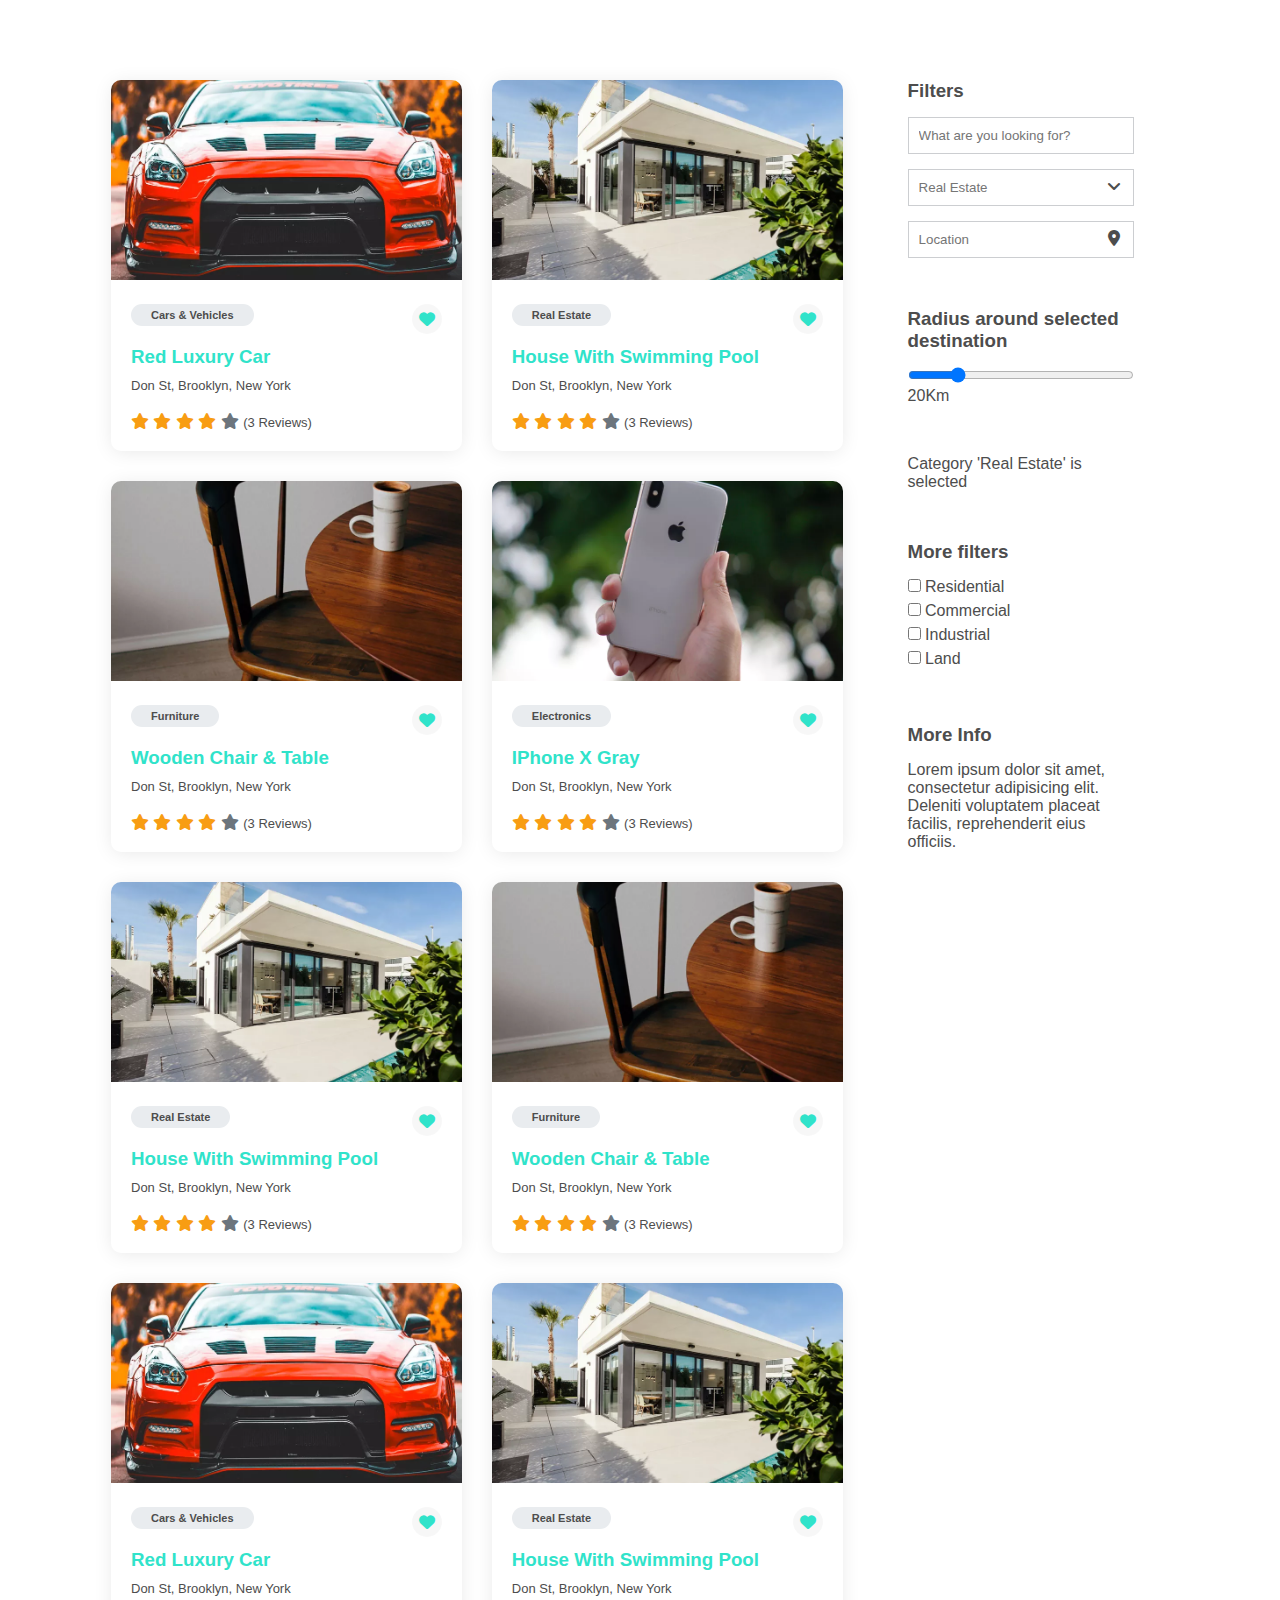
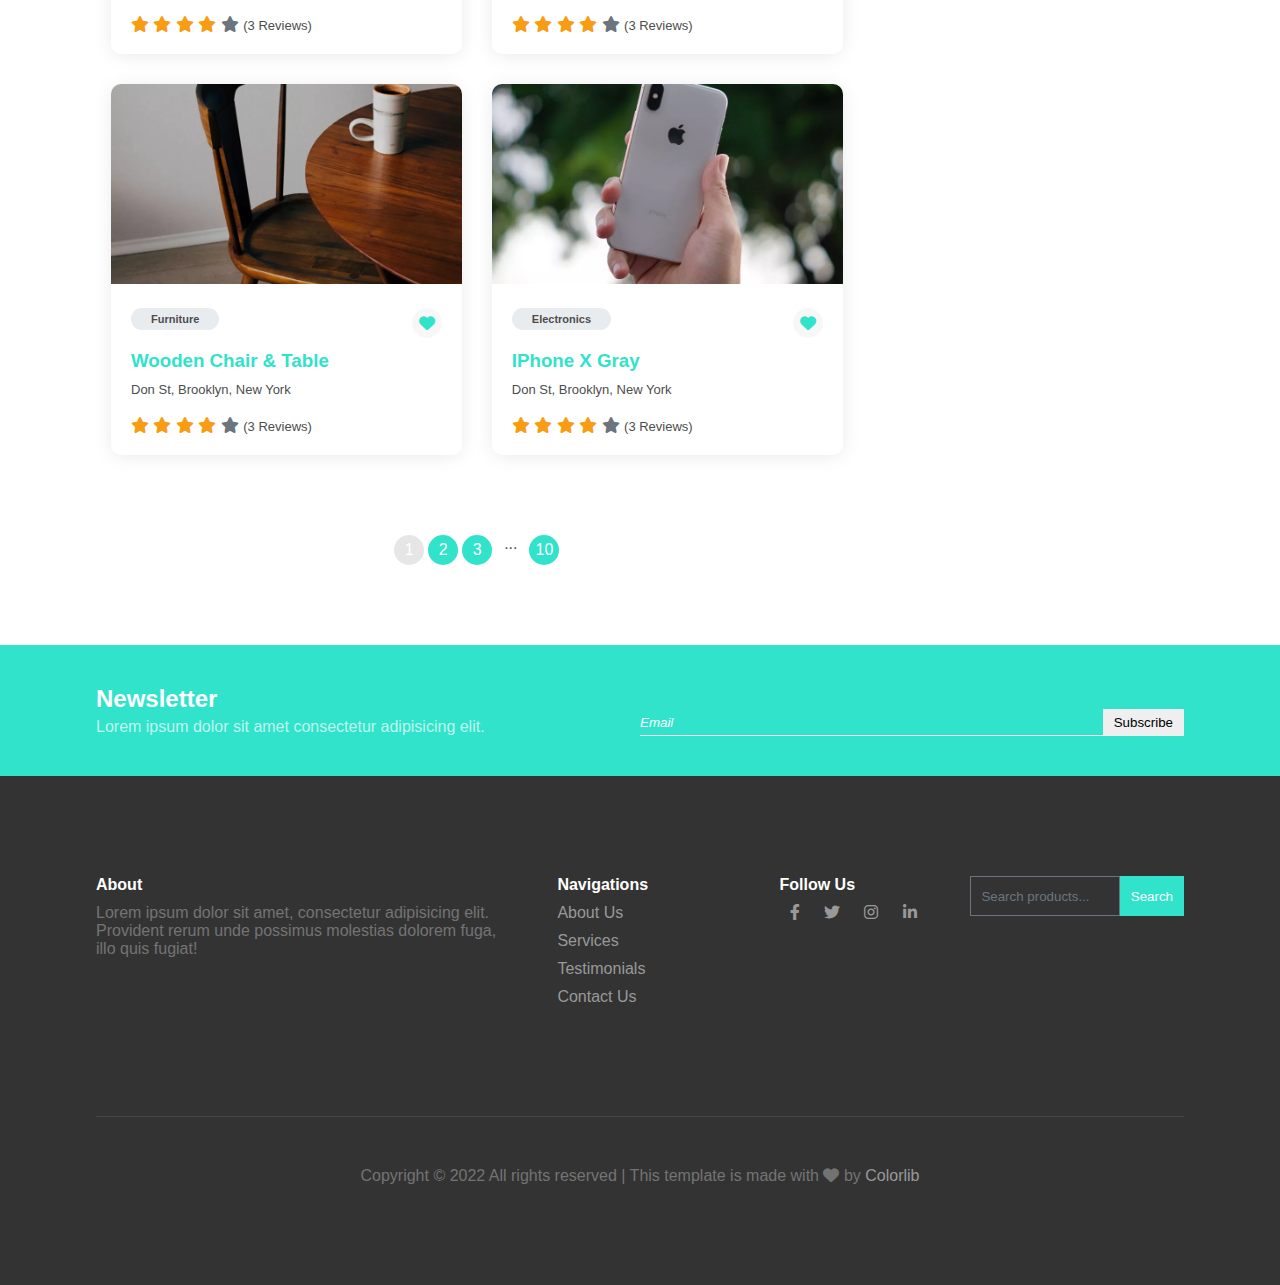
==== ads.html @ 2b18e454 "add my sections of project" ====
<!DOCTYPE html>
<html lang="en">
  <head>
    <meta charset="UTF-8" />
    <meta http-equiv="X-UA-Compatible" content="IE=edge" />
    <meta name="viewport" content="width=device-width, initial-scale=1.0" />
    <title>Document</title>
    <!-- Fontawesome version 6-->
    <link rel="stylesheet" href="assets/css/all.min.css" />

    <!-- Custom CSS -->
    <link rel="stylesheet" href="assets/css/style.css" />
  </head>
  <body>
    <!-- start ads section -->
    <section class="ads">
      <div class="container">
        <div class="row">
          <div class="ads-items">
            <div class="ads-item">
              <div class="margin-item">
                <a href="#" class="img1"></a>
                <div class="ads-description">
                  <span class="capital">cars & vehicles</span>
                  <a href="#">
                    <i class="fa-solid fa-heart"></i>
                  </a>
                  <h3>
                    <a href="#" class="capital">red luxury car</a>
                  </h3>
                  <p class="capital">don st, brooklyn, new york</p>
                  <p>
                    <i class="fa-solid fa-star yellow-i"></i>
                    <i class="fa-solid fa-star yellow-i"></i>
                    <i class="fa-solid fa-star yellow-i"></i>
                    <i class="fa-solid fa-star yellow-i"></i>
                    <i class="fa-solid fa-star gray-i"></i>
                    <span>(3 Reviews)</span>
                  </p>
                </div>
              </div>
            </div>
            <div class="ads-item">
              <div class="margin-item">
                <a href="#" class="img2"></a>
                <div class="ads-description">
                  <span class="capital">real estate</span>
                  <a href="#">
                    <i class="fa-solid fa-heart"></i>
                  </a>
                  <h3>
                    <a href="#" class="capital">house with swimming pool</a>
                  </h3>
                  <p class="capital">don st, brooklyn, new york</p>
                  <p>
                    <i class="fa-solid fa-star yellow-i"></i>
                    <i class="fa-solid fa-star yellow-i"></i>
                    <i class="fa-solid fa-star yellow-i"></i>
                    <i class="fa-solid fa-star yellow-i"></i>
                    <i class="fa-solid fa-star gray-i"></i>
                    <span>(3 Reviews)</span>
                  </p>
                </div>
              </div>
            </div>
            <div class="ads-item">
              <div class="margin-item">
                <a href="#" class="img3"></a>
                <div class="ads-description">
                  <span class="capital">furniture</span>
                  <a href="#">
                    <i class="fa-solid fa-heart"></i>
                  </a>
                  <h3>
                    <a href="#" class="capital">wooden chair & table</a>
                  </h3>
                  <p class="capital">don st, brooklyn, new york</p>
                  <p>
                    <i class="fa-solid fa-star yellow-i"></i>
                    <i class="fa-solid fa-star yellow-i"></i>
                    <i class="fa-solid fa-star yellow-i"></i>
                    <i class="fa-solid fa-star yellow-i"></i>
                    <i class="fa-solid fa-star gray-i"></i>
                    <span>(3 Reviews)</span>
                  </p>
                </div>
              </div>
            </div>
            <div class="ads-item">
              <div class="margin-item">
                <a href="#" class="img4"></a>
                <div class="ads-description">
                  <span class="capital">electronics</span>
                  <a href="#">
                    <i class="fa-solid fa-heart"></i>
                  </a>
                  <h3>
                    <a href="#" class="capital">iPhone X gray</a>
                  </h3>
                  <p class="capital">don st, brooklyn, new york</p>
                  <p>
                    <i class="fa-solid fa-star yellow-i"></i>
                    <i class="fa-solid fa-star yellow-i"></i>
                    <i class="fa-solid fa-star yellow-i"></i>
                    <i class="fa-solid fa-star yellow-i"></i>
                    <i class="fa-solid fa-star gray-i"></i>
                    <span>(3 Reviews)</span>
                  </p>
                </div>
              </div>
            </div>
            <div class="ads-item">
              <div class="margin-item">
                <a href="#" class="img2"></a>
                <div class="ads-description">
                  <span class="capital">real estate</span>
                  <a href="#">
                    <i class="fa-solid fa-heart"></i>
                  </a>
                  <h3>
                    <a href="#" class="capital">house with swimming pool</a>
                  </h3>
                  <p class="capital">don st, brooklyn, new york</p>
                  <p>
                    <i class="fa-solid fa-star yellow-i"></i>
                    <i class="fa-solid fa-star yellow-i"></i>
                    <i class="fa-solid fa-star yellow-i"></i>
                    <i class="fa-solid fa-star yellow-i"></i>
                    <i class="fa-solid fa-star gray-i"></i>
                    <span>(3 Reviews)</span>
                  </p>
                </div>
              </div>
            </div>
            <div class="ads-item">
              <div class="margin-item">
                <a href="#" class="img3"></a>
                <div class="ads-description">
                  <span class="capital">furniture</span>
                  <a href="#">
                    <i class="fa-solid fa-heart"></i>
                  </a>
                  <h3>
                    <a href="#" class="capital">wooden chair & table</a>
                  </h3>
                  <p class="capital">don st, brooklyn, new york</p>
                  <p>
                    <i class="fa-solid fa-star yellow-i"></i>
                    <i class="fa-solid fa-star yellow-i"></i>
                    <i class="fa-solid fa-star yellow-i"></i>
                    <i class="fa-solid fa-star yellow-i"></i>
                    <i class="fa-solid fa-star gray-i"></i>
                    <span>(3 Reviews)</span>
                  </p>
                </div>
              </div>
            </div>
            <div class="ads-item">
              <div class="margin-item">
                <a href="#" class="img1"></a>
                <div class="ads-description">
                  <span class="capital">cars & vehicles</span>
                  <a href="#">
                    <i class="fa-solid fa-heart"></i>
                  </a>
                  <h3>
                    <a href="#" class="capital">red luxury car</a>
                  </h3>
                  <p class="capital">don st, brooklyn, new york</p>
                  <p>
                    <i class="fa-solid fa-star yellow-i"></i>
                    <i class="fa-solid fa-star yellow-i"></i>
                    <i class="fa-solid fa-star yellow-i"></i>
                    <i class="fa-solid fa-star yellow-i"></i>
                    <i class="fa-solid fa-star gray-i"></i>
                    <span>(3 Reviews)</span>
                  </p>
                </div>
              </div>
            </div>
            <div class="ads-item">
              <div class="margin-item">
                <a href="#" class="img2"></a>
                <div class="ads-description">
                  <span class="capital">real estate</span>
                  <a href="#">
                    <i class="fa-solid fa-heart"></i>
                  </a>
                  <h3>
                    <a href="#" class="capital">house with swimming pool</a>
                  </h3>
                  <p class="capital">don st, brooklyn, new york</p>
                  <p>
                    <i class="fa-solid fa-star yellow-i"></i>
                    <i class="fa-solid fa-star yellow-i"></i>
                    <i class="fa-solid fa-star yellow-i"></i>
                    <i class="fa-solid fa-star yellow-i"></i>
                    <i class="fa-solid fa-star gray-i"></i>
                    <span>(3 Reviews)</span>
                  </p>
                </div>
              </div>
            </div>
            <div class="ads-item">
              <div class="margin-item">
                <a href="#" class="img3"></a>
                <div class="ads-description">
                  <span class="capital">furniture</span>
                  <a href="#">
                    <i class="fa-solid fa-heart"></i>
                  </a>
                  <h3>
                    <a href="#" class="capital">wooden chair & table</a>
                  </h3>
                  <p class="capital">don st, brooklyn, new york</p>
                  <p>
                    <i class="fa-solid fa-star yellow-i"></i>
                    <i class="fa-solid fa-star yellow-i"></i>
                    <i class="fa-solid fa-star yellow-i"></i>
                    <i class="fa-solid fa-star yellow-i"></i>
                    <i class="fa-solid fa-star gray-i"></i>
                    <span>(3 Reviews)</span>
                  </p>
                </div>
              </div>
            </div>
            <div class="ads-item">
              <div class="margin-item">
                <a href="#" class="img4"></a>
                <div class="ads-description">
                  <span class="capital">electronics</span>
                  <a href="#">
                    <i class="fa-solid fa-heart"></i>
                  </a>
                  <h3>
                    <a href="#" class="capital">iPhone X gray</a>
                  </h3>
                  <p class="capital">don st, brooklyn, new york</p>
                  <p>
                    <i class="fa-solid fa-star yellow-i"></i>
                    <i class="fa-solid fa-star yellow-i"></i>
                    <i class="fa-solid fa-star yellow-i"></i>
                    <i class="fa-solid fa-star yellow-i"></i>
                    <i class="fa-solid fa-star gray-i"></i>
                    <span>(3 Reviews)</span>
                  </p>
                </div>
              </div>
            </div>
            <div class="pages">
                <span class="first-page">1</span>
                <a href="#" class="other-pages">2</a>
                <a href="#" class="other-pages">3</a>
                <span>...</span>
                <a href="#" class="other-pages">10</a>
            </div>
          </div>
          <div class="filters-section">
            <div>
                <h3 class="capital">filters</h3>
                <form method="get">
                    <div>
                    <input
                        type="search"
                        name="search"
                        id="search"
                        placeholder="What are you looking for?"
                    />
                    </div>
                    <div class="drop-div">
                    <input
                      type="text"
                      name="filter-drop"
                      id="filter-drop"
                      placeholder="Real Estate"
                      class="input-drop"
                    />
                    <i class="fa-solid fa-angle-down"></i>

                    <ul class="dropdown">
                      <li>
                        <a href="#" class="capital">all categories</a>
                      </li>
                      <li>
                        <a href="#" class="capital">real estate</a>
                      </li>
                      <li>
                        <a href="#" class="capital">books & magazines</a>
                      </li>
                      <li>
                        <a href="#" class="capital">furniture</a>
                      </li>
                      <li>
                        <a href="#" class="capital">electronics</a>
                      </li>
                      <li>
                        <a href="#" class="capital">cars & vehicles</a>
                      </li>
                      <li>
                        <a href="#" class="capital">others</a>
                      </li>
                    </ul>
                    </div>
                    <div>
                    <input
                        type="text"
                        name="location"
                        id="location"
                        placeholder="Location"
                    />
                    <i class="fa-solid fa-location-dot loc-i"></i>
                    </div>
                </form>
            </div>
            <div class="range">
                <h3>Radius around selected destination</h3>
                <form action="#" >
                    <input type="range" name="range" id="range" min="0" max="100" value="20" class="slider">
                    <p>20Km</p>
                </form>
            </div>
            <p class="select-ads">Category 'Real Estate' is selected</p>
            <div class="filters-check">
                <h3>More filters</h3>
                <form action="#">
                    <input type="checkbox" id="filter1" name="filter1">
                    <label for="filter1" class="capital">residential</label><br>
                    <input type="checkbox" id="filter2" name="filter2">
                    <label for="filter2" class="capital">commercial</label><br>
                    <input type="checkbox" id="filter3" name="filter3">
                    <label for="filter3" class="capital">industrial</label><br>
                    <input type="checkbox" id="filter4" name="filter4">
                    <label for="filter4" class="capital">land</label>
                </form>
            </div>
            <div class="info">
                <h3 class="capital">more info</h3>
                <p>Lorem ipsum dolor sit amet, consectetur adipisicing elit. Deleniti voluptatem placeat facilis, reprehenderit eius officiis.</p>
            </div>
          </div>
        </div>
      </div>
    </section>
    <!-- end ads section  -->
    <!-- start subscribe section -->
    <div class="subscribe">
      <div class="container">
        <div class="row">
          <div class="news">
            <h2 class="capital">newsletter</h2>
            <p>Lorem ipsum dolor sit amet consectetur adipisicing elit.</p>
          </div>
          <div class="email-sub">
            <form action="get">
              <input type="email" name="email" placeholder="Email" />
              <input type="submit" value="Subscribe" />
            </form>
          </div>
        </div>
      </div>
    </div>
    <!-- end subscribe section -->

    <!-- start footer -->
    <footer>
      <div class="container">
        <div class="footer-first">
          <div class="row">
            <div class="footer-items">
              <div class="row">
                <div class="footer-item item-one">
                  <h2 class="capital">about</h2>
                  <p>
                    Lorem ipsum dolor sit amet, consectetur adipisicing elit.
                    Provident rerum unde possimus molestias dolorem fuga, illo
                    quis fugiat!
                  </p>
                </div>
                <div class="footer-item item-two">
                  <h2 class="capital">navigations</h2>
                  <ul>
                    <li><a href="#" class="capital">about us</a></li>
                    <li><a href="#" class="capital">services</a></li>
                    <li><a href="#" class="capital">testimonials</a></li>
                    <li><a href="#" class="capital">contact us</a></li>
                  </ul>
                </div>
                <div class="footer-item item-two">
                  <h2 class="capital">follow us</h2>
                  <a href="#">
                    <i class="fa-brands fa-facebook-f"></i>
                  </a>
                  <a href="#">
                    <i class="fa-brands fa-twitter"></i>
                  </a>
                  <a href="#">
                    <i class="fa-brands fa-instagram"></i>
                  </a>
                  <a href="#">
                    <i class="fa-brands fa-linkedin-in"></i>
                  </a>
                </div>
              </div>
            </div>
            <div class="footer-item-search">
              <form action="get">
                <input
                  type="text"
                  name="search"
                  placeholder="Search products..."
                />
                <input type="submit" value="Search" />
              </form>
            </div>
          </div>
        </div>
        <div class="footer-second">
          <p>
            Copyright &copy; 2022 All rights reserved | This template is made
            with <i class="fa-solid fa-heart"></i> by
            <a href="#" class="capital">colorlib</a>
          </p>
        </div>
      </div>
    </footer>
    <!-- end footer -->
  </body>
</html>
---- assets/css/style.css ----
/* public */

* {
    margin: 0;
    padding: 0;
    box-sizing: border-box;
}

:root{
    --mainColor : #30e3ca; 
}

/* @font-face {
    src: url("../Metrophobic/Metrophobic-Regular.ttf");
    font-family: Metrophobic;
} */

body {
    font-family: "Nanum Gothic",-apple-system,BlinkMacSystemFont,"Segoe UI",Roboto,"Helvetica Neue",Arial,sans-serif,"Apple Color Emoji","Segoe UI Emoji","Segoe UI Symbol","Noto Color Emoji";
    color: #4d4d4d;
}

.container {
    width: 85%;
    margin: auto;
}

.row {
    display: flex;
    justify-content: space-between;
    align-items: center;
}

a {
    text-decoration: none;
}

.capital {
    text-transform: capitalize;
}

ul {
    list-style-type: none;
}
/* end public */

/* start blog section */
.blog{
    background-color: #f8f9fa;
    padding: 100px 0;
}
.blog .blog-header{
    text-align: center;
}
.blog .blog-heading{
    color: var(--mainColor);
    margin-bottom: 10px;
}
.blog .blog-description{
    color: rgba(0, 0, 0, 0.5);
}
.blog .blog-span{
    background-color: var(--mainColor);
    width: 83px;
    height: 3px;
    display: inline-block;
    margin: auto;
}
.blog .blog-items{
    margin-top: 50px;
}
.blog .blog-items .blog-item{
    width: 33.33%;
    margin: 0 12px;
}

.blog .blog-items .blog-item img{
    width: 100%;
    margin-bottom: 20px;
}
.blog .blog-items .blog-item h3{
    font-size: 20px;
    margin-bottom: 10px;
}
.blog .blog-items .blog-item h3 a{
    color: #000;
}
.blog .blog-items .blog-item p:nth-child(3){
    color: #b3b3b3;
    margin-bottom: 20px;
}
.blog .blog-items .blog-item p:nth-child(3) a{
    color: var(--mainColor);
}
.blog .blog-items .blog-item p:nth-child(4){
    margin-bottom: 40px;
}
.blog .blog-items .view-btn{
    text-align: center;
}
.blog .blog-items .view-btn a{
    background-color: var(--mainColor);
    color: #fff;
    padding: 5px 20px;
    display: inline-block;
    margin-top: 20px;
}
/* end blog section */

/* end subscribe section */
.subscribe{
    background-color: var(--mainColor);
    padding: 40px 0;
}
.subscribe .row{
    align-items: flex-end;
}
.subscribe .news{
    width: 50%;
}
.subscribe .news h2{
    color: #fff;
    margin-bottom: 5px;
}
.subscribe .news p{
    color: #ffffffb3;
}
.subscribe .email-sub{
    width: 50%;
}
.subscribe .email-sub form{
    display: flex;
    justify-content: space-between;
}
.subscribe .email-sub input[type="email"]{
    background: none;
    border: none;
    border-bottom: 1px solid #fff;
    width: 100%;
    color: #495057;
}
.subscribe .email-sub input[type="email"]::placeholder{
    color: #fff;
    font-style: italic;
}
.subscribe .email-sub input[type="submit"]{
    background-color: #efefef;
    border: 1px solid #efefef;
    padding: 5px 10px;
}
/* end subscribe section */

/* start footer */
footer{
    background-color: #333333;
    padding: 100px 0;
    position: relative;
}
footer .footer-first{
    margin-bottom: 100px;
}
footer .footer-first .row{
    align-items: flex-start;
}
footer .footer-first .footer-items{
    width: 80%;
    margin-right: 20px;
}
footer .footer-first .item-one{
    width: 48%;
}
footer .footer-first .item-two{
    width: 20%;
    position: relative;
}
footer .footer-first .footer-items h2{
    color: #fff;
    font-size: 16px;
    margin-bottom: 10px;
}
footer .footer-first .footer-items .item-one p{
    color: #737373;
}
footer .footer-first .item-two ul li{
    margin-bottom: 10px;
}

footer .footer-first .item-two ul li a{
    color: #999999;
    transition: 1s;
}

footer .footer-first .item-two ul li a:hover{
    color: #fff;
}
footer .footer-first .item-two i{
    margin: 0 10px;
    color: #999999;
    transition: 1s;
}
footer .footer-first .item-two i:hover{
    color: #fff;
}
footer .footer-first .footer-item-search{
    width: 20%;
}
footer .footer-first .footer-item-search form{
    display: flex;
    justify-content: space-between;
    height: 40px;
}
footer .footer-first .footer-item-search input[type="text"]{
    background: none;
    border: none;
    border: 1px solid #6c757d;
    width: 100%;
    color: #fff;
}
footer .footer-first .footer-item-search input[type="text"]::placeholder{
    color: #6c757d;
    padding: 10px;
}
footer .footer-first .footer-item-search input[type="submit"]{
    color: #fff;
    background-color: var(--mainColor);
    border: 1px solid var(--mainColor);
    cursor: pointer;
    padding: 5px 10px;
}
footer .footer-second{
    padding-top: 50px;
    border-top: 1px solid rgba(255, 255, 255, 0.1);
    text-align: center;
}
footer .footer-second p{
    color: #737373;
}
footer .footer-second p a{
    color: #999999;
    transition: 0.5;
}
footer .footer-second p a:hover{
    color: #fff;
}
/* end footer */
/* start ads section */
.ads{
    margin: 80px 0;
}
.ads .ads-items{
    display: flex;
    flex-wrap: wrap;
}
.ads .ads-items{
    width: 70%;
}
.ads .ads-items .ads-item{
    width: 50%;
}
.ads .ads-items .ads-item .margin-item{
    margin: 0 15px 30px;
    border: 1px;
    border-radius: 10px;
    /* box-shadow: 1px 1px 9px 0px #cfcfcf; */
    box-shadow: 0 2px 20px -2px rgb(0 0 0 / 10%);
}
.ads .ads-items .ads-item .img1,.img2,.img3,.img4{
    display: inline-block;
    background-repeat: no-repeat;
    background-size: cover;
    background-position: center center;
    height: 200px;
    width: 100%;
    border-top-left-radius: 10px;
    border-top-right-radius: 10px;
}
.ads .ads-items .ads-item .img1{
    background-image: url("../img/ads1.webp");
}
.ads .ads-items .ads-item .img2{
    background-image: url("../img/ads2.webp");
}
.ads .ads-items .ads-item .img3{
    background-image: url("../img/ads3.webp");
}
.ads .ads-items .ads-item .img4{
    background-image: url("../img/ads4.webp");
}
.ads .ads-items .ads-item .ads-description{
    margin: 20px;
    padding-bottom: 20px;
    position: relative;
}
.ads .ads-items .ads-item .ads-description span:nth-child(1){
    background-color: #e9ecef;
    padding: 5px 20px;
    display: inline-block;
    border-radius: 30px;
    font-size: 11px;
    font-weight: bold;
}
.ads .ads-items .ads-item .ads-description a:nth-child(2){
    background-color: rgba(0, 0, 0, 0.03);
    position: absolute;
    right: 0;
    width: 30px;
    height: 30px;
    text-align: center;
    border-radius: 50%;
}
.ads .ads-items .ads-item .ads-description a:nth-child(2) i{
    color: var(--mainColor);
    line-height: 30px;
}
.ads .ads-items .ads-item .ads-description h3{
    margin-top: 20px;
}
.ads .ads-items .ads-item .ads-description h3 a{
    color: var(--mainColor);
}    
.ads .ads-items .ads-item .ads-description p:nth-child(4){
    margin-top: 10px;
    font-size: 13px;
}
.ads .ads-items .ads-item .ads-description p:nth-child(5){
    margin-top: 20px;
}
.ads .ads-items .ads-item .ads-description p:nth-child(5) .yellow-i{
    color: #f89d13;
}
.ads .ads-items .ads-item .ads-description p:nth-child(5) .gray-i{
    color: #6c757d;
}    
.ads .ads-items .ads-item .ads-description p:nth-child(5) span{
    font-size: 13px;
}
.ads .row{
    align-items: flex-start;
}
.ads .filters-section{
    width: 30%;
    padding: 0 50px;
}
.ads .filters-section h3{
    margin-bottom: 15px;
}
.ads .filters-section form:nth-child(2) div{
    margin-bottom: 15px;
    border: 1px solid #ccced1;
    width: 100%;
    background-color: #fff;
}
.ads .filters-section form:nth-child(2) input[type="search"],select{
    padding: 10px;
    color: #495057;
    width: 100%;
    border: none;
}
.ads .filters-section form:nth-child(2) input[type="text"]{
    padding: 10px;
    color: #495057;
    border: none;
    width: 87%;
}
/* .ads .filters-section form:nth-child(2) select option:hover{
    background-color: #4d4d4d;
} */
.drop-div{
    position: relative;
}
.drop-div .dropdown {
    position: absolute;
    top: 40px;
    width: 100%;
    background-color: #fff;
    box-shadow: 0px 1px 12px 3px #c1bcbc;
    opacity: 0;
    transition: 0.5;
}
.drop-div:hover .dropdown {
    opacity: 1;
    top: 40px;
}
.dropdown li a{
    padding: 0 15px;
    color: #4d4d4d;
}
.dropdown li:hover{
    background-color: #4d4d4d;
}
.dropdown li:hover a{
    color: #fff;
}
.ads .filters-section .range{
    margin: 50px 0;
}
.ads .filters-section .slider{
    background-color: #e9ecef;
    width: 100%;
}
.ads .filters-section .select-ads{
    margin-bottom: 20px;
}
.ads .filters-section .filters-check{
    margin: 50px 0;
}
.ads .filters-section .filters-check input[type="checkbox"],label{
    margin-bottom: 10px;
}
.ads .ads-items .pages{
    width: 100%;
    display: flex;
    justify-content: center;
    margin-top: 50px;
}
.ads .ads-items .pages .first-page{
    background-color: #e6e6e6;
    color: #fff;
    width: 30px;
    height: 30px;
    margin: 0 2px;
    text-align: center;
    line-height: 30px;
    border-radius: 50%;
}
.ads .ads-items .pages .other-pages{
    background-color: var(--mainColor);
    color: #fff;
    width: 30px;
    height: 30px;
    margin: 0 2px;
    text-align: center;
    line-height: 30px;
    border-radius: 50%;
}
.ads .ads-items .pages span{
    margin: 0 10px;
}
/* end ads section */
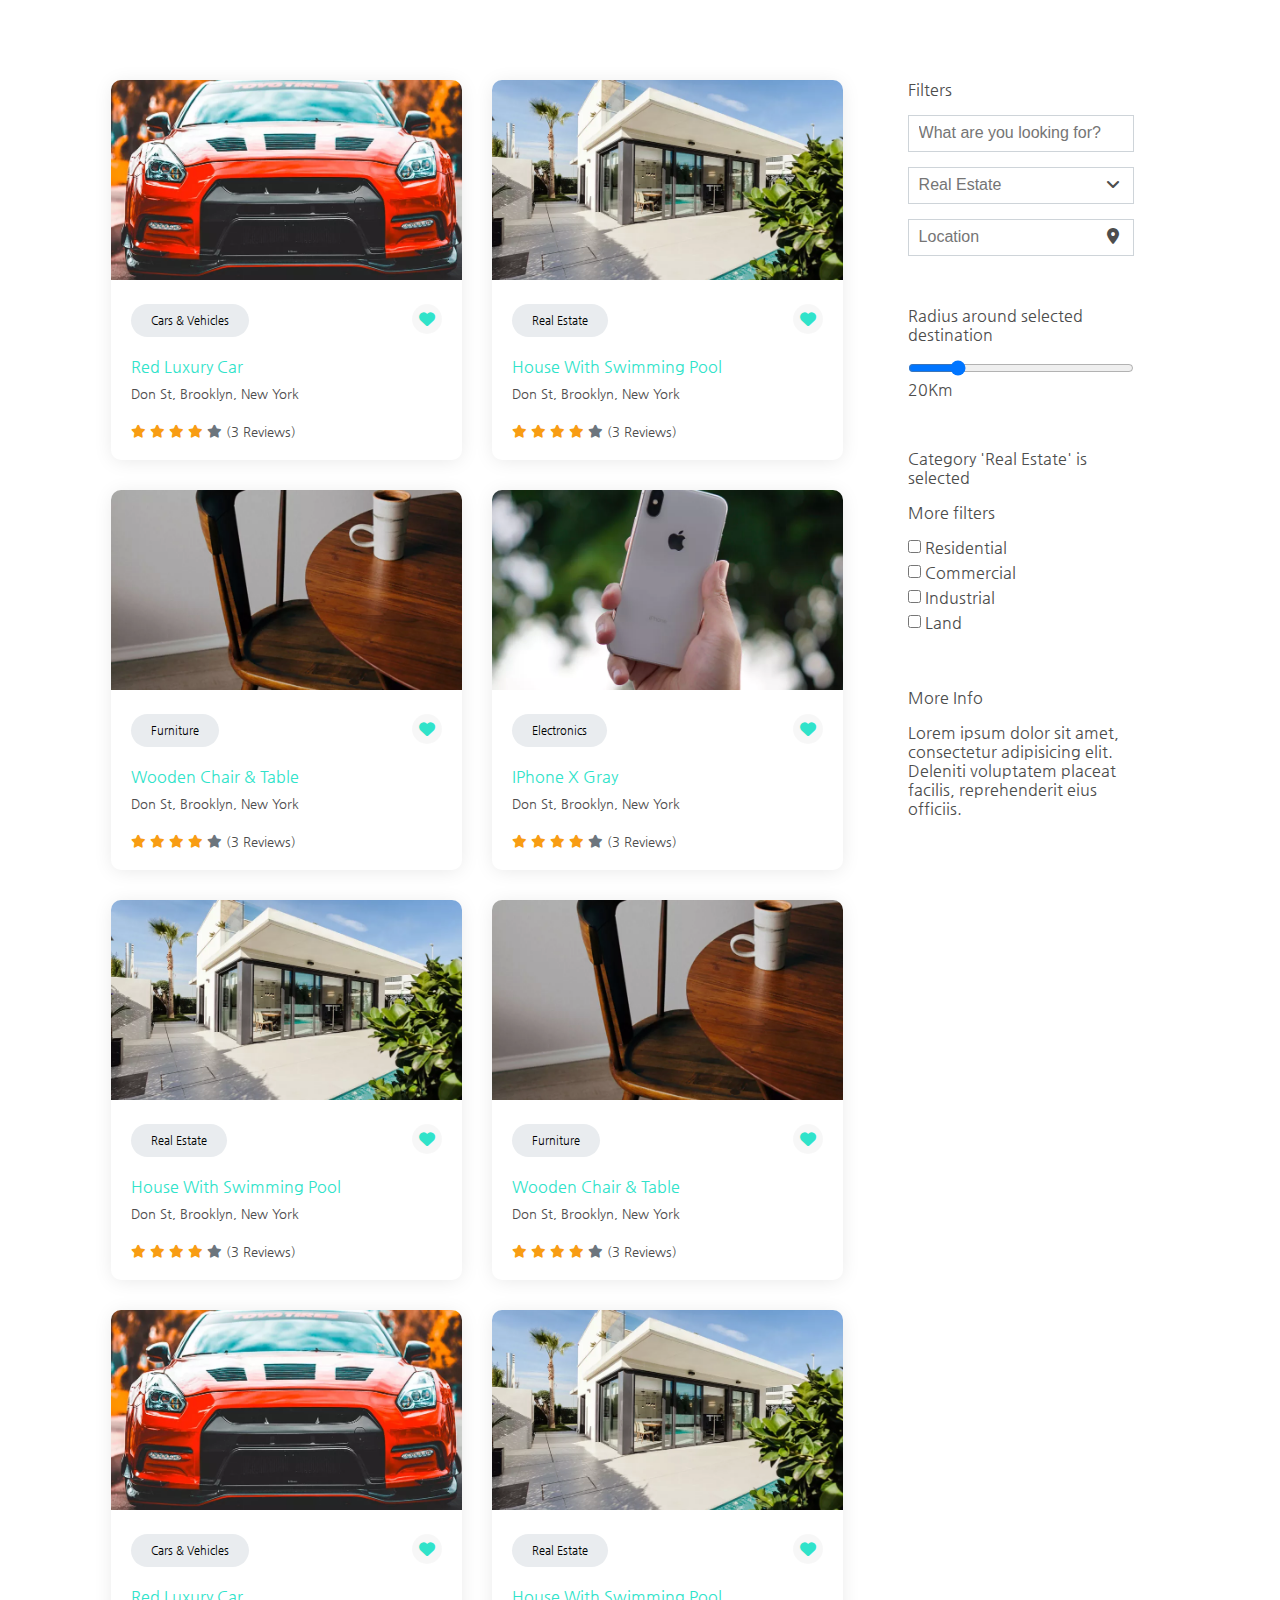
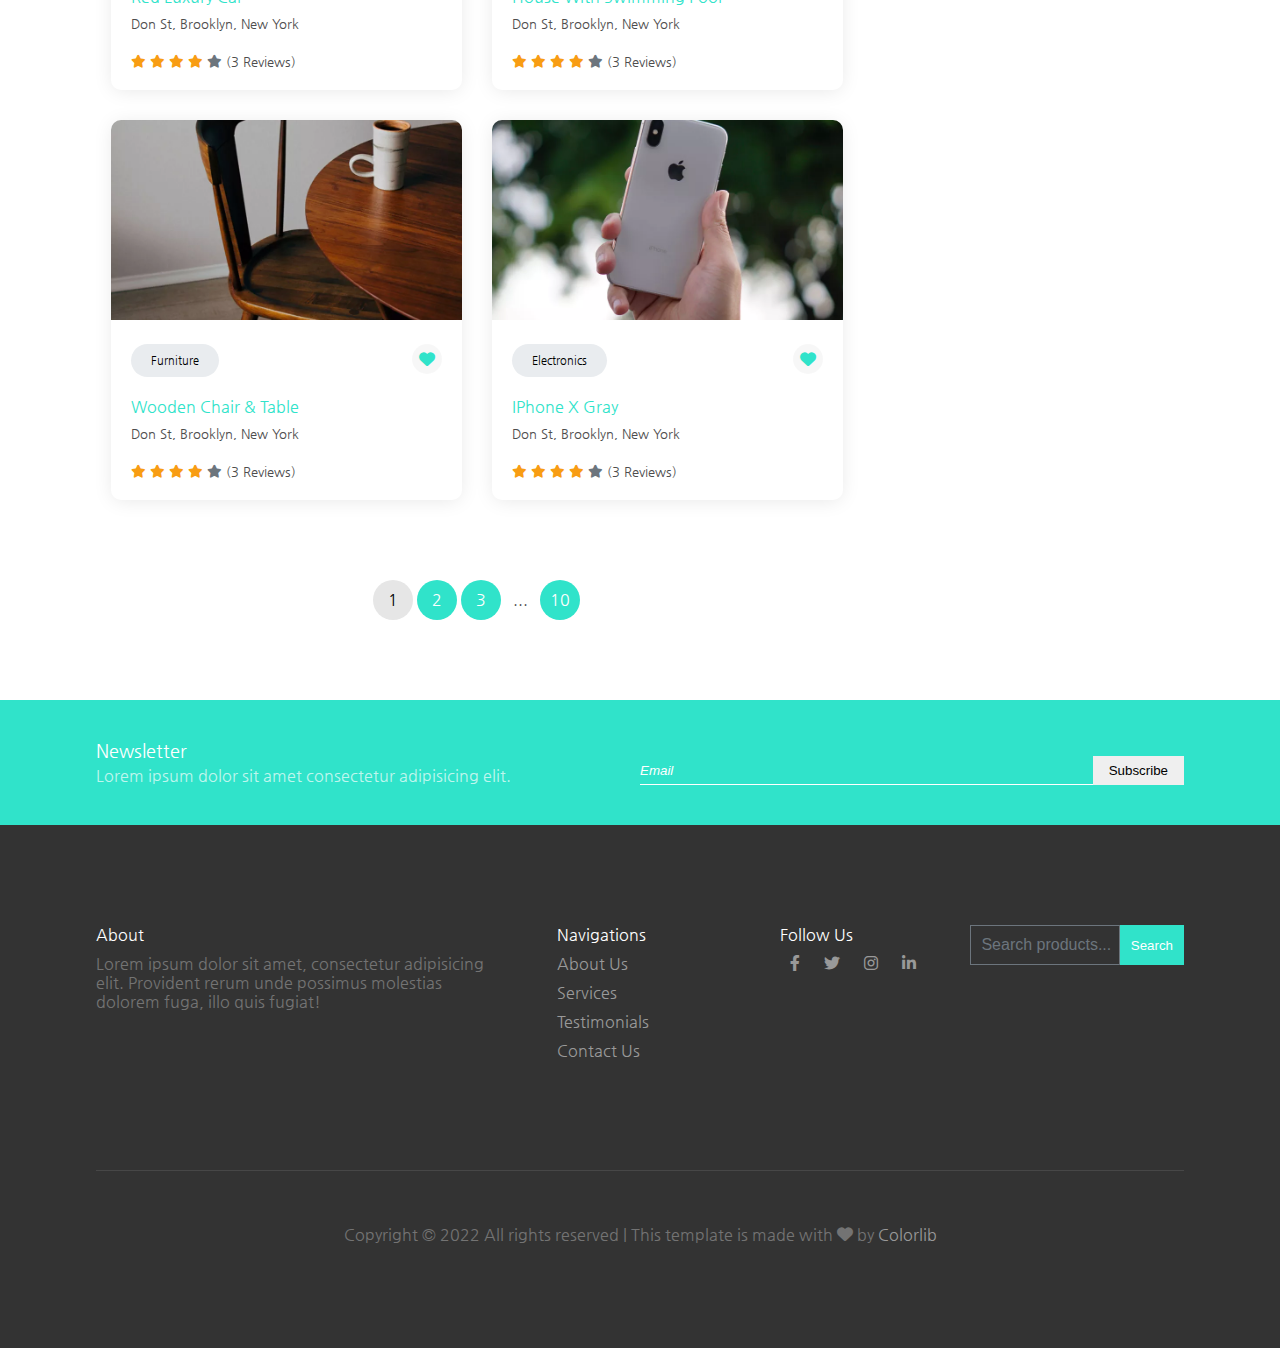
==== commit afd31e9f: "editing project" ====
--- a/ads.html
+++ b/ads.html
@@ -13,14 +13,14 @@
   </head>
   <body>
     <!-- start ads section -->
-    <section class="ads">
+    <section class="ads" id="ads">
       <div class="container">
         <div class="row">
-          <div class="ads-items">
-            <div class="ads-item">
-              <div class="margin-item">
+          <div class="ads__items">
+            <div class="ads__items__item">
+              <div class="ads__items__item__margin">
                 <a href="#" class="img1"></a>
-                <div class="ads-description">
+                <div class="ads__items__item__description">
                   <span class="capital">cars & vehicles</span>
                   <a href="#">
                     <i class="fa-solid fa-heart"></i>
@@ -40,10 +40,10 @@
                 </div>
               </div>
             </div>
-            <div class="ads-item">
-              <div class="margin-item">
+            <div class="ads__items__item">
+              <div class="ads__items__item__margin">
                 <a href="#" class="img2"></a>
-                <div class="ads-description">
+                <div class="ads__items__item__description">
                   <span class="capital">real estate</span>
                   <a href="#">
                     <i class="fa-solid fa-heart"></i>
@@ -63,10 +63,10 @@
                 </div>
               </div>
             </div>
-            <div class="ads-item">
-              <div class="margin-item">
+            <div class="ads__items__item">
+              <div class="ads__items__item__margin">
                 <a href="#" class="img3"></a>
-                <div class="ads-description">
+                <div class="ads__items__item__description">
                   <span class="capital">furniture</span>
                   <a href="#">
                     <i class="fa-solid fa-heart"></i>
@@ -86,10 +86,10 @@
                 </div>
               </div>
             </div>
-            <div class="ads-item">
-              <div class="margin-item">
+            <div class="ads__items__item">
+              <div class="ads__items__item__margin">
                 <a href="#" class="img4"></a>
-                <div class="ads-description">
+                <div class="ads__items__item__description">
                   <span class="capital">electronics</span>
                   <a href="#">
                     <i class="fa-solid fa-heart"></i>
@@ -109,10 +109,10 @@
                 </div>
               </div>
             </div>
-            <div class="ads-item">
-              <div class="margin-item">
+            <div class="ads__items__item">
+              <div class="ads__items__item__margin">
                 <a href="#" class="img2"></a>
-                <div class="ads-description">
+                <div class="ads__items__item__description">
                   <span class="capital">real estate</span>
                   <a href="#">
                     <i class="fa-solid fa-heart"></i>
@@ -132,10 +132,10 @@
                 </div>
               </div>
             </div>
-            <div class="ads-item">
-              <div class="margin-item">
+            <div class="ads__items__item">
+              <div class="ads__items__item__margin">
                 <a href="#" class="img3"></a>
-                <div class="ads-description">
+                <div class="ads__items__item__description">
                   <span class="capital">furniture</span>
                   <a href="#">
                     <i class="fa-solid fa-heart"></i>
@@ -155,10 +155,10 @@
                 </div>
               </div>
             </div>
-            <div class="ads-item">
-              <div class="margin-item">
+            <div class="ads__items__item">
+              <div class="ads__items__item__margin">
                 <a href="#" class="img1"></a>
-                <div class="ads-description">
+                <div class="ads__items__item__description">
                   <span class="capital">cars & vehicles</span>
                   <a href="#">
                     <i class="fa-solid fa-heart"></i>
@@ -178,10 +178,10 @@
                 </div>
               </div>
             </div>
-            <div class="ads-item">
-              <div class="margin-item">
+            <div class="ads__items__item">
+              <div class="ads__items__item__margin">
                 <a href="#" class="img2"></a>
-                <div class="ads-description">
+                <div class="ads__items__item__description">
                   <span class="capital">real estate</span>
                   <a href="#">
                     <i class="fa-solid fa-heart"></i>
@@ -201,10 +201,10 @@
                 </div>
               </div>
             </div>
-            <div class="ads-item">
-              <div class="margin-item">
+            <div class="ads__items__item">
+              <div class="ads__items__item__margin">
                 <a href="#" class="img3"></a>
-                <div class="ads-description">
+                <div class="ads__items__item__description">
                   <span class="capital">furniture</span>
                   <a href="#">
                     <i class="fa-solid fa-heart"></i>
@@ -224,10 +224,10 @@
                 </div>
               </div>
             </div>
-            <div class="ads-item">
-              <div class="margin-item">
+            <div class="ads__items__item">
+              <div class="ads__items__item__margin">
                 <a href="#" class="img4"></a>
-                <div class="ads-description">
+                <div class="ads__items__item__description">
                   <span class="capital">electronics</span>
                   <a href="#">
                     <i class="fa-solid fa-heart"></i>
@@ -247,136 +247,145 @@
                 </div>
               </div>
             </div>
-            <div class="pages">
-                <span class="first-page">1</span>
-                <a href="#" class="other-pages">2</a>
-                <a href="#" class="other-pages">3</a>
-                <span>...</span>
-                <a href="#" class="other-pages">10</a>
+            <div class="ads__items__pages">
+              <span class="first-page">1</span>
+              <a href="#" class="ads__items__pages__other">2</a>
+              <a href="#" class="ads__items__pages__other">3</a>
+              <span>...</span>
+              <a href="#" class="ads__items__pages__other">10</a>
             </div>
           </div>
-          <div class="filters-section">
-            <div>
-                <h3 class="capital">filters</h3>
-                <form method="get">
-                    <div>
-                    <input
-                        type="search"
-                        name="search"
-                        id="search"
-                        placeholder="What are you looking for?"
-                    />
-                    </div>
-                    <div class="drop-div">
-                    <input
-                      type="text"
-                      name="filter-drop"
-                      id="filter-drop"
-                      placeholder="Real Estate"
-                      class="input-drop"
-                    />
-                    <i class="fa-solid fa-angle-down"></i>
+          <div class="ads__filters">
+            <div class="ads__filters__form">
+              <h3 class="capital">filters</h3>
+              <form method="get">
+                <div>
+                  <input
+                    type="search"
+                    name="search"
+                    id="search"
+                    placeholder="What are you looking for?"
+                  />
+                </div>
+                <div class="ads__filters__drop">
+                  <input
+                    type="text"
+                    name="filter-drop"
+                    id="filter-drop"
+                    placeholder="Real Estate"
+                    class="input-drop"
+                  />
+                  <i class="fa-solid fa-angle-down"></i>
 
-                    <ul class="dropdown">
-                      <li>
-                        <a href="#" class="capital">all categories</a>
-                      </li>
-                      <li>
-                        <a href="#" class="capital">real estate</a>
-                      </li>
-                      <li>
-                        <a href="#" class="capital">books & magazines</a>
-                      </li>
-                      <li>
-                        <a href="#" class="capital">furniture</a>
-                      </li>
-                      <li>
-                        <a href="#" class="capital">electronics</a>
-                      </li>
-                      <li>
-                        <a href="#" class="capital">cars & vehicles</a>
-                      </li>
-                      <li>
-                        <a href="#" class="capital">others</a>
-                      </li>
-                    </ul>
-                    </div>
-                    <div>
-                    <input
-                        type="text"
-                        name="location"
-                        id="location"
-                        placeholder="Location"
-                    />
-                    <i class="fa-solid fa-location-dot loc-i"></i>
-                    </div>
-                </form>
-            </div>
-            <div class="range">
-                <h3>Radius around selected destination</h3>
-                <form action="#" >
-                    <input type="range" name="range" id="range" min="0" max="100" value="20" class="slider">
-                    <p>20Km</p>
-                </form>
-            </div>
-            <p class="select-ads">Category 'Real Estate' is selected</p>
-            <div class="filters-check">
-                <h3>More filters</h3>
-                <form action="#">
-                    <input type="checkbox" id="filter1" name="filter1">
-                    <label for="filter1" class="capital">residential</label><br>
-                    <input type="checkbox" id="filter2" name="filter2">
-                    <label for="filter2" class="capital">commercial</label><br>
-                    <input type="checkbox" id="filter3" name="filter3">
-                    <label for="filter3" class="capital">industrial</label><br>
-                    <input type="checkbox" id="filter4" name="filter4">
-                    <label for="filter4" class="capital">land</label>
-                </form>
-            </div>
-            <div class="info">
-                <h3 class="capital">more info</h3>
-                <p>Lorem ipsum dolor sit amet, consectetur adipisicing elit. Deleniti voluptatem placeat facilis, reprehenderit eius officiis.</p>
+                  <ul class="ads__filters__drop__dropdown">
+                    <li>
+                      <a href="#" class="capital">all categories</a>
+                    </li>
+                    <li>
+                      <a href="#" class="capital">real estate</a>
+                    </li>
+                    <li>
+                      <a href="#" class="capital">books & magazines</a>
+                    </li>
+                    <li>
+                      <a href="#" class="capital">furniture</a>
+                    </li>
+                    <li>
+                      <a href="#" class="capital">electronics</a>
+                    </li>
+                    <li>
+                      <a href="#" class="capital">cars & vehicles</a>
+                    </li>
+                    <li>
+                      <a href="#" class="capital">others</a>
+                    </li>
+                  </ul>
+                </div>
+                <div class="ads__filters__location">
+                  <input
+                    type="text"
+                    name="location"
+                    id="location"
+                    placeholder="Location"
+                  />
+                  <i class="fa-solid fa-location-dot loc-i"></i>
+                </div>
+              </form>
+            </div>
+            <div class="ads__filters__range">
+              <h3>Radius around selected destination</h3>
+              <form action="#">
+                <input
+                  type="range"
+                  name="range"
+                  id="range"
+                  min="0"
+                  max="100"
+                  value="20"
+                  class="ads__filters__range__slider"
+                />
+                <p>20Km</p>
+              </form>
+            </div>
+            <p class="ads__filters__select-ads">Category 'Real Estate' is selected</p>
+            <div class="ads__filters__check">
+              <h3>More filters</h3>
+              <form action="#">
+                <input type="checkbox" id="filter1" name="filter1" />
+                <label for="filter1" class="capital">residential</label><br />
+                <input type="checkbox" id="filter2" name="filter2" />
+                <label for="filter2" class="capital">commercial</label><br />
+                <input type="checkbox" id="filter3" name="filter3" />
+                <label for="filter3" class="capital">industrial</label><br />
+                <input type="checkbox" id="filter4" name="filter4" />
+                <label for="filter4" class="capital">land</label>
+              </form>
+            </div>
+            <div class="ads__filters__info">
+              <h3 class="capital">more info</h3>
+              <p>
+                Lorem ipsum dolor sit amet, consectetur adipisicing elit.
+                Deleniti voluptatem placeat facilis, reprehenderit eius
+                officiis.
+              </p>
             </div>
           </div>
         </div>
       </div>
     </section>
     <!-- end ads section  -->
+
     <!-- start subscribe section -->
-    <div class="subscribe">
-      <div class="container">
-        <div class="row">
-          <div class="news">
-            <h2 class="capital">newsletter</h2>
-            <p>Lorem ipsum dolor sit amet consectetur adipisicing elit.</p>
-          </div>
-          <div class="email-sub">
-            <form action="get">
-              <input type="email" name="email" placeholder="Email" />
-              <input type="submit" value="Subscribe" />
-            </form>
+      <section class="subscribe" id="subscribe">
+        <div class="container">
+          <div class="row">
+            <div class="subscribe__news">
+              <h2 class="capital">newsletter</h2>
+              <p>Lorem ipsum dolor sit amet consectetur adipisicing elit.</p>
+            </div>
+            <div class="subscribe__emailSub">
+              <form action="get">
+                <input type="email" name="email" placeholder="Email">
+                <input type="submit" value="Subscribe">
+              </form>
+            </div>
           </div>
         </div>
-      </div>
-    </div>
+      </section>
     <!-- end subscribe section -->
 
     <!-- start footer -->
-    <footer>
+    <footer id="footer"> 
       <div class="container">
         <div class="footer-first">
           <div class="row">
-            <div class="footer-items">
+            <div class="footer-first__footer-items">
               <div class="row">
-                <div class="footer-item item-one">
+                <div class="footer-item footer-first__footer-items__item-one">
                   <h2 class="capital">about</h2>
-                  <p>
-                    Lorem ipsum dolor sit amet, consectetur adipisicing elit.
-                    Provident rerum unde possimus molestias dolorem fuga, illo
-                    quis fugiat!
-                  </p>
-                </div>
-                <div class="footer-item item-two">
+                  <p>Lorem ipsum dolor sit amet, consectetur adipisicing elit. Provident rerum unde possimus molestias dolorem fuga, illo quis fugiat!</p>
+                </div>
+                <div class="footer-item footer-first__footer-items__item-two">
                   <h2 class="capital">navigations</h2>
                   <ul>
                     <li><a href="#" class="capital">about us</a></li>
@@ -385,7 +394,7 @@
                     <li><a href="#" class="capital">contact us</a></li>
                   </ul>
                 </div>
-                <div class="footer-item item-two">
+                <div class="footer-item footer-first__footer-items__item-two">
                   <h2 class="capital">follow us</h2>
                   <a href="#">
                     <i class="fa-brands fa-facebook-f"></i>
@@ -397,29 +406,21 @@
                     <i class="fa-brands fa-instagram"></i>
                   </a>
                   <a href="#">
-                    <i class="fa-brands fa-linkedin-in"></i>
-                  </a>
-                </div>
-              </div>
-            </div>
-            <div class="footer-item-search">
+                      <i class="fa-brands fa-linkedin-in"></i>
+                  </a>
+                </div>
+              </div>
+            </div>
+            <div class="footer-first__footer-item-search">
               <form action="get">
-                <input
-                  type="text"
-                  name="search"
-                  placeholder="Search products..."
-                />
-                <input type="submit" value="Search" />
+                <input type="text" name="search" placeholder="Search products...">
+                <input type="submit" value="Search">
               </form>
             </div>
           </div>
         </div>
         <div class="footer-second">
-          <p>
-            Copyright &copy; 2022 All rights reserved | This template is made
-            with <i class="fa-solid fa-heart"></i> by
-            <a href="#" class="capital">colorlib</a>
-          </p>
+          <p>Copyright &copy; 2022 All rights reserved | This template is made with <i class="fa-solid fa-heart"></i> by <a href="#" class="capital">colorlib</a></p>
         </div>
       </div>
     </footer>
--- a/assets/css/style.css
+++ b/assets/css/style.css
@@ -1,439 +1,790 @@
 /* public */
 
 * {
-    margin: 0;
-    padding: 0;
-    box-sizing: border-box;
-}
-
-:root{
-    --mainColor : #30e3ca; 
-}
-
-/* @font-face {
-    src: url("../Metrophobic/Metrophobic-Regular.ttf");
-    font-family: Metrophobic;
-} */
-
+  margin: 0;
+  padding: 0;
+  box-sizing: border-box;
+}
+:root {
+  --mainColor: #30e3ca;
+}
+@font-face {
+  src: url(../Nanum_Gothic/NanumGothic-Regular.ttf);
+  font-family: Nanum_Gothic;
+}
 body {
-    font-family: "Nanum Gothic",-apple-system,BlinkMacSystemFont,"Segoe UI",Roboto,"Helvetica Neue",Arial,sans-serif,"Apple Color Emoji","Segoe UI Emoji","Segoe UI Symbol","Noto Color Emoji";
-    color: #4d4d4d;
-}
-
+  font-family: Nanum_Gothic;
+  color: #4d4d4d;
+}
 .container {
-    width: 85%;
-    margin: auto;
-}
-
+  width: 85%;
+  margin: auto;
+}
+@media (max-width: 576px) {
+  .container {
+    width: 100%;
+  }
+}
+@media (min-width: 576px) and (max-width: 992px) {
+  .container {
+    width: 95%;
+  }
+}
 .row {
-    display: flex;
-    justify-content: space-between;
-    align-items: center;
-}
-
+  display: flex;
+  justify-content: space-between;
+  align-items: center;
+}
 a {
-    text-decoration: none;
-}
-
+  text-decoration: none;
+}
 .capital {
-    text-transform: capitalize;
-}
-
+  text-transform: capitalize;
+}
 ul {
-    list-style-type: none;
+  list-style-type: none;
 }
 /* end public */
 
 /* start blog section */
-.blog{
-    background-color: #f8f9fa;
-    padding: 100px 0;
-}
-.blog .blog-header{
-    text-align: center;
-}
-.blog .blog-heading{
-    color: var(--mainColor);
+.blog {
+  background-color: #f8f9fa;
+  padding: 100px 0;
+}
+@media (max-width: 576px) {
+  .blog {
+    padding: 50px 0;
+  }
+}
+@media (min-width: 576px) and (max-width: 992px) {
+  .blog {
+    padding: 70px 0;
+  }
+}
+.blog__header {
+  text-align: center;
+}
+.blog-heading {
+  color: var(--mainColor);
+  margin-bottom: 10px;
+  font-weight: 700;
+  font-size: 32px;
+}
+@media (max-width: 576px) {
+  .blog-heading {
+    margin-bottom: 8px;
+    font-weight: 700;
+  }
+}
+.blog__heading__description {
+  color: rgba(0, 0, 0, 0.5);
+}
+@media (max-width: 576px) {
+  .blog__heading__description {
     margin-bottom: 10px;
-}
-.blog .blog-description{
-    color: rgba(0, 0, 0, 0.5);
-}
-.blog .blog-span{
-    background-color: var(--mainColor);
-    width: 83px;
-    height: 3px;
-    display: inline-block;
-    margin: auto;
-}
-.blog .blog-items{
-    margin-top: 50px;
-}
-.blog .blog-items .blog-item{
-    width: 33.33%;
-    margin: 0 12px;
-}
-
-.blog .blog-items .blog-item img{
-    width: 100%;
-    margin-bottom: 20px;
-}
-.blog .blog-items .blog-item h3{
-    font-size: 20px;
-    margin-bottom: 10px;
-}
-.blog .blog-items .blog-item h3 a{
-    color: #000;
-}
-.blog .blog-items .blog-item p:nth-child(3){
-    color: #b3b3b3;
-    margin-bottom: 20px;
-}
-.blog .blog-items .blog-item p:nth-child(3) a{
-    color: var(--mainColor);
-}
-.blog .blog-items .blog-item p:nth-child(4){
-    margin-bottom: 40px;
-}
-.blog .blog-items .view-btn{
-    text-align: center;
-}
-.blog .blog-items .view-btn a{
-    background-color: var(--mainColor);
-    color: #fff;
-    padding: 5px 20px;
-    display: inline-block;
-    margin-top: 20px;
+  }
+}
+.blog__heading__span {
+  background-color: var(--mainColor);
+  width: 83px;
+  height: 3px;
+  display: inline-block;
+  margin: auto;
+}
+.blog__items {
+  margin-top: 50px;
+}
+@media (max-width: 576px) {
+  .blog__items .row {
+    display: flex;
+    flex-wrap: wrap;
+  }
+}
+@media (min-width: 576px) and (max-width: 992px) {
+  .blog__items .row {
+    display: flex;
+    flex-wrap: wrap;
+  }
+}
+.blog__items__item {
+  width: 33.33%;
+  margin: 0 15px;
+}
+@media (max-width: 576px) {
+  .blog__items__item {
+    width: 100%;
+    margin-bottom: 24px;
+  }
+}
+@media (min-width: 576px) and (max-width: 992px) {
+  .blog__items__item {
+    width: 45%;
+  }
+}
+.blog__items__item img {
+  width: 100%;
+  margin-bottom: 20px;
+  border-radius: 5px;
+}
+.blog__items__item h2 {
+  font-size: 20px;
+  margin-bottom: 10px;
+}
+@media (max-width: 576px) {
+  .blog__items__item h2 {
+    font-weight: 500;
+  }
+}
+.blog__items__item h2 a {
+  color: #000;
+}
+.blog__items__item p:nth-child(3) {
+  color: #b3b3b3;
+  margin-bottom: 20px;
+  font-size: 14px;
+}
+@media (max-width: 576px) {
+  .blog__items__item p:nth-child(3) {
+    margin-bottom: 16px;
+  }
+}
+.blog__items__item p:nth-child(3) a {
+  color: var(--mainColor);
+}
+.blog__items__item p:nth-child(3) a:hover {
+  color: #18af9a;
+}
+.blog__items__item p:nth-child(4) {
+  margin-bottom: 40px;
+}
+@media (max-width: 576px) {
+  .blog__items__item p:nth-child(4) {
+    width: 100%;
+    margin-bottom: 16px;
+  }
+}
+@media (min-width: 576px) and (max-width: 992px) {
+  .blog__items__item p:nth-child(4) {
+    width: 99%;
+  }
+}
+.blog__items__viewBtn {
+  text-align: center;
+}
+.blog__items__viewBtn a {
+  background-color: var(--mainColor);
+  color: #fff;
+  padding: 8px 24px;
+  display: inline-block;
+  margin-top: 20px;
+  border-radius: 5px;
+  transition: 0.5s;
+}
+.blog__items__viewBtn a:hover {
+  background-color: #1cd1b7;
+  border-color: #1bc5ad;
+}
+@media (max-width: 576px) {
+  .blog__items__viewBtn a:hover {
+    background-color: #1cd1b7;
+    border-color: #1bc5ad;
+  }
+}
+@media (min-width: 576px) and (max-width: 992px) {
+  .blog__items__viewBtn a:hover {
+    background-color: #1cd1b7;
+    border-color: #1bc5ad;
+  }
 }
 /* end blog section */
 
 /* end subscribe section */
-.subscribe{
-    background-color: var(--mainColor);
-    padding: 40px 0;
-}
-.subscribe .row{
-    align-items: flex-end;
-}
-.subscribe .news{
-    width: 50%;
-}
-.subscribe .news h2{
+.subscribe {
+  background-color: var(--mainColor);
+  padding: 40px 0;
+}
+@media (max-width: 576px) {
+  .subscribe .container {
+    width: 90%;
+  }
+}
+.subscribe .row {
+  align-items: flex-end;
+}
+@media (max-width: 576px) {
+  .subscribe .row {
+    display: flex;
+    flex-wrap: wrap;
+  }
+}
+@media (min-width: 576px) and (max-width: 992px) {
+  .subscribe .row {
+    display: flex;
+    align-items: center;
+  }
+}
+.subscribe__news {
+  width: 50%;
+}
+@media (max-width: 576px) {
+  .subscribe__news {
+    width: 100%;
+  }
+}
+.subscribe__news h2 {
+  color: #fff;
+  margin-bottom: 5px;
+  font-size: 18px;
+  font-weight: 500;
+}
+@media (max-width: 576px) {
+  .subscribe__news h2 {
+    margin-bottom: 8px;
+  }
+}
+.subscribe__news p {
+  color: #ffffffb3;
+}
+@media (min-width: 576px) and (max-width: 992px) {
+  .subscribe__news p {
+    width: 98%;
+  }
+}
+.subscribe__emailSub {
+  width: 50%;
+}
+@media (max-width: 576px) {
+  .subscribe__emailSub {
+    width: 100%;
+    margin-top: 10px;
+  }
+}
+.subscribe__emailSub form {
+  display: flex;
+  justify-content: space-between;
+}
+.subscribe__emailSub input[type="email"] {
+  background: none;
+  border: none;
+  border-bottom: 1px solid #fff;
+  width: 100%;
+  color: #495057;
+}
+.subscribe__emailSub input[type="email"]::placeholder {
+  color: #fff;
+  font-style: italic;
+}
+.subscribe__emailSub input[type="submit"] {
+  background-color: #efefef;
+  border: 1px solid #efefef;
+  padding: 6px 15px;
+}
+@media (max-width: 576px) {
+  .subscribe__emailSub input[type="submit"] {
+    transition: 0.5s;
+  }
+  .subscribe__emailSub input[type="submit"]:hover {
+    background-color: #000;
+    border: 1px solid #000;
     color: #fff;
-    margin-bottom: 5px;
-}
-.subscribe .news p{
-    color: #ffffffb3;
-}
-.subscribe .email-sub{
-    width: 50%;
-}
-.subscribe .email-sub form{
-    display: flex;
-    justify-content: space-between;
-}
-.subscribe .email-sub input[type="email"]{
-    background: none;
-    border: none;
-    border-bottom: 1px solid #fff;
-    width: 100%;
-    color: #495057;
-}
-.subscribe .email-sub input[type="email"]::placeholder{
+  }
+}
+@media (min-width: 576px) and (max-width: 992px) {
+  .subscribe__emailSub input[type="submit"] {
+    transition: 0.5s;
+  }
+  .subscribe__emailSub input[type="submit"]:hover {
+    background-color: #000;
+    border: 1px solid #000;
     color: #fff;
-    font-style: italic;
-}
-.subscribe .email-sub input[type="submit"]{
-    background-color: #efefef;
-    border: 1px solid #efefef;
-    padding: 5px 10px;
+  }
 }
 /* end subscribe section */
 
 /* start footer */
-footer{
-    background-color: #333333;
-    padding: 100px 0;
-    position: relative;
-}
-footer .footer-first{
-    margin-bottom: 100px;
-}
-footer .footer-first .row{
-    align-items: flex-start;
-}
-footer .footer-first .footer-items{
-    width: 80%;
-    margin-right: 20px;
-}
-footer .footer-first .item-one{
-    width: 48%;
-}
-footer .footer-first .item-two{
-    width: 20%;
-    position: relative;
-}
-footer .footer-first .footer-items h2{
+footer {
+  background-color: #333333;
+  padding: 100px 0;
+  position: relative;
+}
+@media (max-width: 576px) {
+  footer {
+    padding: 64px 0;
+  }
+}
+@media (max-width: 576px) {
+  footer .container {
+    width: 95%;
+  }
+}
+.footer-first {
+  margin-bottom: 100px;
+}
+.footer-first .row {
+  align-items: flex-start;
+}
+@media (max-width: 576px) {
+  .footer-first .row {
+    display: flex;
+    flex-wrap: wrap;
+  }
+}
+.footer-first__footer-items {
+  width: 80%;
+  margin-right: 20px;
+}
+@media (max-width: 576px) {
+  .footer-first__footer-items {
+    width: 100%;
+  }
+}
+@media (max-width: 576px) {
+  .footer-first__footer-items .row {
+    display: flex;
+    flex-wrap: wrap;
+  }
+}
+.footer-first__footer-items__item-one {
+  width: 48%;
+}
+@media (max-width: 576px) {
+  .footer-first__footer-items__item-one {
+    width: 100%;
+    margin-bottom: 10px;
+  }
+}
+.footer-first__footer-items__item-two {
+  width: 20%;
+  position: relative;
+}
+@media (min-width: 576px) and (max-width: 992px) {
+  .footer-first__footer-items__item-two {
+    width: 19%;
+  }
+}
+@media (max-width: 576px) {
+  .footer-first__footer-items__item-two {
+    width: 100%;
+    margin-bottom: 5px;
+  }
+}
+.footer-first__footer-items h2 {
+  color: #fff;
+  font-size: 16px;
+  margin-bottom: 10px;
+  font-weight: 500;
+}
+@media (max-width: 576px) {
+  .footer-first__footer-items h2 {
+    margin-bottom: 24px;
+  }
+}
+.footer-first__footer-items__item-one p {
+  color: #737373;
+}
+@media (max-width: 576px) {
+  .footer-first__footer-items__item-one p {
+    width: 100%;
+    margin-bottom: 16px;
+    line-height: 1.7;
+  }
+}
+@media (min-width: 576px) and (max-width: 992px) {
+  .footer-first__footer-items__item-one p {
+    width: 96%;
+  }
+}
+.footer-first__footer-items__item-two ul li {
+  margin-bottom: 10px;
+}
+.footer-first__footer-items__item-two ul li a {
+  color: #999999;
+  transition: 1s;
+}
+.footer-first__footer-items__item-two ul li a:hover {
+  color: #fff;
+}
+@media (max-width: 576px) {
+  .footer-first__footer-items__item-two ul li:hover a {
     color: #fff;
-    font-size: 16px;
+  }
+}
+@media (min-width: 576px) and (max-width: 992px) {
+  .footer-first__footer-items__item-two ul li:hover a {
+    color: #fff;
+  }
+}
+.footer-first__footer-items__item-two i {
+  margin: 0 10px;
+  color: #999999;
+  transition: 1s;
+}
+@media (max-width: 576px) {
+  .footer-first__footer-items__item-two .marginLeftRight {
+    margin: 0 16px;
+  }
+  .footer-first__footer-items__item-two .marginRight {
+    margin-right: 16px;
+  }
+}
+@media (min-width: 576px) and (max-width: 992px) {
+  .footer-first__footer-items__item-two i {
     margin-bottom: 10px;
-}
-footer .footer-first .footer-items .item-one p{
-    color: #737373;
-}
-footer .footer-first .item-two ul li{
-    margin-bottom: 10px;
-}
-
-footer .footer-first .item-two ul li a{
-    color: #999999;
-    transition: 1s;
-}
-
-footer .footer-first .item-two ul li a:hover{
+  }
+}
+.footer-first__footer-items__item-two i:hover {
+  color: #fff;
+}
+@media (max-width: 576px) {
+  .footer-first__footer-items__item-two i:hover {
     color: #fff;
-}
-footer .footer-first .item-two i{
-    margin: 0 10px;
-    color: #999999;
-    transition: 1s;
-}
-footer .footer-first .item-two i:hover{
-    color: #fff;
-}
-footer .footer-first .footer-item-search{
-    width: 20%;
-}
-footer .footer-first .footer-item-search form{
-    display: flex;
-    justify-content: space-between;
-    height: 40px;
-}
-footer .footer-first .footer-item-search input[type="text"]{
-    background: none;
-    border: none;
-    border: 1px solid #6c757d;
-    width: 100%;
-    color: #fff;
-}
-footer .footer-first .footer-item-search input[type="text"]::placeholder{
-    color: #6c757d;
-    padding: 10px;
-}
-footer .footer-first .footer-item-search input[type="submit"]{
-    color: #fff;
-    background-color: var(--mainColor);
-    border: 1px solid var(--mainColor);
-    cursor: pointer;
-    padding: 5px 10px;
-}
-footer .footer-second{
-    padding-top: 50px;
-    border-top: 1px solid rgba(255, 255, 255, 0.1);
-    text-align: center;
-}
-footer .footer-second p{
-    color: #737373;
-}
-footer .footer-second p a{
-    color: #999999;
-    transition: 0.5;
-}
-footer .footer-second p a:hover{
-    color: #fff;
+  }
+}
+.footer-first__footer-item-search {
+  width: 20%;
+}
+@media (max-width: 576px) {
+  .footer-first__footer-item-search {
+    width: 100%;
+  }
+}
+.footer-first__footer-item-search form {
+  display: flex;
+  justify-content: space-between;
+  height: 40px;
+}
+.footer-first__footer-item-search input[type="text"] {
+  background: none;
+  border: none;
+  border: 1px solid #6c757d;
+  width: 100%;
+  color: #fff;
+}
+.footer-first__footer-item-search input[type="text"]::placeholder {
+  color: #6c757d;
+  padding: 10px;
+  font-size: 16px;
+  font-weight: 500;
+}
+.footer-first__footer-item-search input[type="submit"] {
+  color: #fff;
+  background-color: var(--mainColor);
+  border: 1px solid var(--mainColor);
+  cursor: pointer;
+  padding: 5px 10px;
+}
+.footer-second {
+  padding-top: 50px;
+  border-top: 1px solid rgba(255, 255, 255, 0.1);
+  text-align: center;
+}
+.footer-second p {
+  color: #737373;
+  line-height: 1.7;
+}
+.footer-second p a {
+  color: #999999;
+  transition: 0.5;
+}
+.footer-second p a:hover {
+  color: #fff;
 }
 /* end footer */
 /* start ads section */
-.ads{
-    margin: 80px 0;
-}
-.ads .ads-items{
+.ads {
+  margin: 80px 0;
+}
+@media (max-width: 576px) {
+  .ads {
+    margin: 40px 0;
+  }
+}
+@media (max-width: 576px) {
+  .ads .row {
     display: flex;
     flex-wrap: wrap;
-}
-.ads .ads-items{
-    width: 70%;
-}
-.ads .ads-items .ads-item{
-    width: 50%;
-}
-.ads .ads-items .ads-item .margin-item{
-    margin: 0 15px 30px;
-    border: 1px;
-    border-radius: 10px;
-    /* box-shadow: 1px 1px 9px 0px #cfcfcf; */
-    box-shadow: 0 2px 20px -2px rgb(0 0 0 / 10%);
-}
-.ads .ads-items .ads-item .img1,.img2,.img3,.img4{
-    display: inline-block;
-    background-repeat: no-repeat;
-    background-size: cover;
-    background-position: center center;
-    height: 200px;
-    width: 100%;
-    border-top-left-radius: 10px;
-    border-top-right-radius: 10px;
-}
-.ads .ads-items .ads-item .img1{
-    background-image: url("../img/ads1.webp");
-}
-.ads .ads-items .ads-item .img2{
-    background-image: url("../img/ads2.webp");
-}
-.ads .ads-items .ads-item .img3{
-    background-image: url("../img/ads3.webp");
-}
-.ads .ads-items .ads-item .img4{
-    background-image: url("../img/ads4.webp");
-}
-.ads .ads-items .ads-item .ads-description{
-    margin: 20px;
-    padding-bottom: 20px;
-    position: relative;
-}
-.ads .ads-items .ads-item .ads-description span:nth-child(1){
-    background-color: #e9ecef;
-    padding: 5px 20px;
-    display: inline-block;
-    border-radius: 30px;
-    font-size: 11px;
-    font-weight: bold;
-}
-.ads .ads-items .ads-item .ads-description a:nth-child(2){
-    background-color: rgba(0, 0, 0, 0.03);
-    position: absolute;
-    right: 0;
-    width: 30px;
-    height: 30px;
-    text-align: center;
-    border-radius: 50%;
-}
-.ads .ads-items .ads-item .ads-description a:nth-child(2) i{
-    color: var(--mainColor);
-    line-height: 30px;
-}
-.ads .ads-items .ads-item .ads-description h3{
-    margin-top: 20px;
-}
-.ads .ads-items .ads-item .ads-description h3 a{
-    color: var(--mainColor);
-}    
-.ads .ads-items .ads-item .ads-description p:nth-child(4){
-    margin-top: 10px;
-    font-size: 13px;
-}
-.ads .ads-items .ads-item .ads-description p:nth-child(5){
-    margin-top: 20px;
-}
-.ads .ads-items .ads-item .ads-description p:nth-child(5) .yellow-i{
-    color: #f89d13;
-}
-.ads .ads-items .ads-item .ads-description p:nth-child(5) .gray-i{
-    color: #6c757d;
-}    
-.ads .ads-items .ads-item .ads-description p:nth-child(5) span{
-    font-size: 13px;
-}
-.ads .row{
-    align-items: flex-start;
-}
-.ads .filters-section{
-    width: 30%;
-    padding: 0 50px;
-}
-.ads .filters-section h3{
-    margin-bottom: 15px;
-}
-.ads .filters-section form:nth-child(2) div{
-    margin-bottom: 15px;
-    border: 1px solid #ccced1;
-    width: 100%;
-    background-color: #fff;
-}
-.ads .filters-section form:nth-child(2) input[type="search"],select{
-    padding: 10px;
-    color: #495057;
-    width: 100%;
-    border: none;
-}
-.ads .filters-section form:nth-child(2) input[type="text"]{
-    padding: 10px;
-    color: #495057;
-    border: none;
-    width: 87%;
-}
-/* .ads .filters-section form:nth-child(2) select option:hover{
-    background-color: #4d4d4d;
-} */
-.drop-div{
-    position: relative;
-}
-.drop-div .dropdown {
-    position: absolute;
-    top: 40px;
-    width: 100%;
-    background-color: #fff;
-    box-shadow: 0px 1px 12px 3px #c1bcbc;
-    opacity: 0;
-    transition: 0.5;
-}
-.drop-div:hover .dropdown {
-    opacity: 1;
-    top: 40px;
-}
-.dropdown li a{
-    padding: 0 15px;
-    color: #4d4d4d;
-}
-.dropdown li:hover{
-    background-color: #4d4d4d;
-}
-.dropdown li:hover a{
-    color: #fff;
-}
-.ads .filters-section .range{
-    margin: 50px 0;
-}
-.ads .filters-section .slider{
-    background-color: #e9ecef;
-    width: 100%;
-}
-.ads .filters-section .select-ads{
-    margin-bottom: 20px;
-}
-.ads .filters-section .filters-check{
-    margin: 50px 0;
-}
-.ads .filters-section .filters-check input[type="checkbox"],label{
-    margin-bottom: 10px;
-}
-.ads .ads-items .pages{
-    width: 100%;
+  }
+}
+@media (min-width: 576px) and (max-width: 992px) {
+  .ads .row {
     display: flex;
-    justify-content: center;
-    margin-top: 50px;
-}
-.ads .ads-items .pages .first-page{
-    background-color: #e6e6e6;
-    color: #fff;
-    width: 30px;
-    height: 30px;
-    margin: 0 2px;
-    text-align: center;
-    line-height: 30px;
-    border-radius: 50%;
-}
-.ads .ads-items .pages .other-pages{
-    background-color: var(--mainColor);
-    color: #fff;
-    width: 30px;
-    height: 30px;
-    margin: 0 2px;
-    text-align: center;
-    line-height: 30px;
-    border-radius: 50%;
-}
-.ads .ads-items .pages span{
-    margin: 0 10px;
-}
-/* end ads section */+    flex-wrap: wrap;
+  }
+}
+.ads__items {
+  display: flex;
+  flex-wrap: wrap;
+  width: 70%;
+}
+@media (max-width: 576px) {
+  .ads__items {
+    width: 100%;
+  }
+}
+@media (min-width: 576px) and (max-width: 992px) {
+  .ads__items {
+    width: 100%;
+  }
+}
+.ads__items__item {
+  width: 50%;
+}
+@media (max-width: 576px) {
+  .ads__items__item {
+    width: 100%;
+  }
+}
+@media (min-width: 576px) and (max-width: 992px) {
+  .ads__items__item {
+    width: 100%;
+  }
+}
+.ads__items__item__margin {
+  margin: 0 15px 30px;
+  border: 1px;
+  border-radius: 10px;
+  box-shadow: 0 2px 20px -2px rgb(0 0 0 / 10%);
+}
+.ads__items__item .img1,
+.img2,
+.img3,
+.img4 {
+  display: inline-block;
+  background-repeat: no-repeat;
+  background-size: cover;
+  background-position: center center;
+  height: 200px;
+  width: 100%;
+  border-top-left-radius: 10px;
+  border-top-right-radius: 10px;
+}
+.ads__items__item .img1 {
+  background-image: url("../img/ads1.webp");
+}
+.ads__items__item .img2 {
+  background-image: url("../img/ads2.webp");
+}
+.ads__items__item .img3 {
+  background-image: url("../img/ads3.webp");
+}
+.ads__items__item .img4 {
+  background-image: url("../img/ads4.webp");
+}
+.ads__items__item__description {
+  margin: 20px;
+  padding-bottom: 20px;
+  position: relative;
+}
+.ads__items__item__description span:nth-child(1) {
+  background-color: #e9ecef;
+  padding: 10px 20px;
+  display: inline-block;
+  border-radius: 30px;
+  font-size: 11px;
+  font-weight: bold;
+  color: #000;
+  font-weight: 500;
+}
+.ads__items__item__description a:nth-child(2) {
+  background-color: rgba(0, 0, 0, 0.03);
+  position: absolute;
+  right: 0;
+  width: 30px;
+  height: 30px;
+  text-align: center;
+  border-radius: 50%;
+}
+.ads__items__item__description a:nth-child(2):hover {
+  background-color: #f23a2e;
+}
+.ads__items__item__description a:nth-child(2):hover i {
+  color: #fff;
+}
+.ads__items__item__description a:nth-child(2) i {
+  color: var(--mainColor);
+  line-height: 30px;
+}
+.ads__items__item__description h3 {
+  margin-top: 20px;
+  font-size: 16px;
+  font-weight: 500;
+}
+.ads__items__item__description h3 a {
+  color: var(--mainColor);
+}
+.ads__items__item__description p:nth-child(4) {
+  margin-top: 10px;
+  font-size: 13px;
+}
+.ads__items__item__description p:nth-child(5) {
+  margin-top: 20px;
+}
+.ads__items__item__description p:nth-child(5) .yellow-i {
+  color: #f89d13;
+  font-size: 13px;
+}
+.ads__items__item__description p:nth-child(5) .gray-i {
+  color: #6c757d;
+  font-size: 13px;
+}
+.ads__items__item__description p:nth-child(5) span {
+  font-size: 13px;
+}
+.ads .row {
+  align-items: flex-start;
+}
+.ads__filters {
+  width: 30%;
+  padding: 0 50px;
+}
+@media (max-width: 576px) {
+  .ads__filters {
+    width: 100%;
+    padding: 0 20px;
+  }
+}
+@media (min-width: 576px) and (max-width: 992px) {
+  .ads__filters {
+    width: 100%;
+    padding: 0 20px;
+  }
+}
+.ads__filters h3 {
+  margin-bottom: 16px;
+  font-weight: 500;
+  font-size: 16px;
+}
+@media (max-width: 576px) {
+  .ads__filters h3 {
+    font-size: 20px;
+  }
+}
+.ads__filters__form form:nth-child(2) div {
+  margin-bottom: 15px;
+  width: 100%;
+  background-color: #fff;
+}
+.ads__filters__form form:nth-child(2) div:focus-within {
+  border: 1px solid #30e3ca;
+}
+.ads__filters__form form:nth-child(2) input[type="search"] {
+  padding: 10px;
+  color: #495057;
+  width: 100%;
+  border: 1px solid #ced4d9;
+  outline: none;
+}
+.ads__filters__form form:nth-child(2) input[type="search"]::placeholder {
+  font-size: 16px;
+  font-weight: 500;
+}
+.ads__filters__form form:nth-child(2) input[type="text"] {
+  padding: 10px;
+  color: #495057;
+  outline: none;
+  width: 100%;
+  border: 1px solid #ced4d9;
+}
+.ads__filters__form form:nth-child(2) input[type="text"]::placeholder {
+  font-size: 16px;
+  font-weight: 500;
+}
+.ads__filters__drop {
+  position: relative;
+}
+.ads__filters__drop i {
+  position: absolute;
+  right: 15px;
+  top: 9px;
+}
+.ads__filters__drop__dropdown {
+  position: absolute;
+  top: 40px;
+  width: 100%;
+  background-color: #fff;
+  box-shadow: 0px 1px 12px 3px #c1bcbc;
+  opacity: 0;
+  transition: 0.5;
+}
+.ads__filters__drop:focus-within .ads__filters__drop__dropdown {
+  opacity: 1;
+  top: 40px;
+  z-index: 9999;
+}
+.ads__filters__drop__dropdown li a {
+  padding: 0 15px;
+  color: #4d4d4d;
+}
+.ads__filters__drop__dropdown li:hover {
+  background-color: #4d4d4d;
+}
+.ads__filters__drop__dropdown li:hover a {
+  color: #fff;
+}
+.ads__filters__location {
+  position: relative;
+}
+.ads__filters__location i {
+  position: absolute;
+  right: 15px;
+  top: 9px;
+}
+.ads__filters__range {
+  margin: 50px 0;
+}
+.ads__filters__range__slider {
+  background-color: #e9ecef;
+  width: 100%;
+}
+.ads__filters__select-ads {
+  margin-bottom: 16px;
+}
+.ads__filters__check {
+  margin: 0 0 50px;
+}
+@media (max-width: 576px) {
+  .ads__filters__check {
+    margin: 20px 0 50px 0;
+  }
+}
+@media (min-width: 576px) and (max-width: 992px) {
+  .ads__filters__check {
+    margin: 20px 0 50px 0;
+  }
+}
+.ads__filters__check input[type="checkbox"],
+label {
+  margin-bottom: 10px;
+}
+.ads__items__pages {
+  width: 100%;
+  display: flex;
+  justify-content: center;
+  margin-top: 50px;
+}
+.ads__items__pages .first-page {
+  background-color: #e6e6e6;
+  color: #fff;
+  width: 30px;
+  width: 40px;
+  height: 40px;
+  margin: 0 2px;
+  text-align: center;
+  line-height: 40px;
+  border-radius: 50%;
+  color: #000;
+}
+.ads__items__pages__other {
+  background-color: var(--mainColor);
+  color: #fff;
+  width: 40px;
+  height: 40px;
+  margin: 0 2px;
+  text-align: center;
+  line-height: 40px;
+  border-radius: 50%;
+}
+.ads__items__pages span {
+  margin: 10px;
+}
+/* end ads section */
